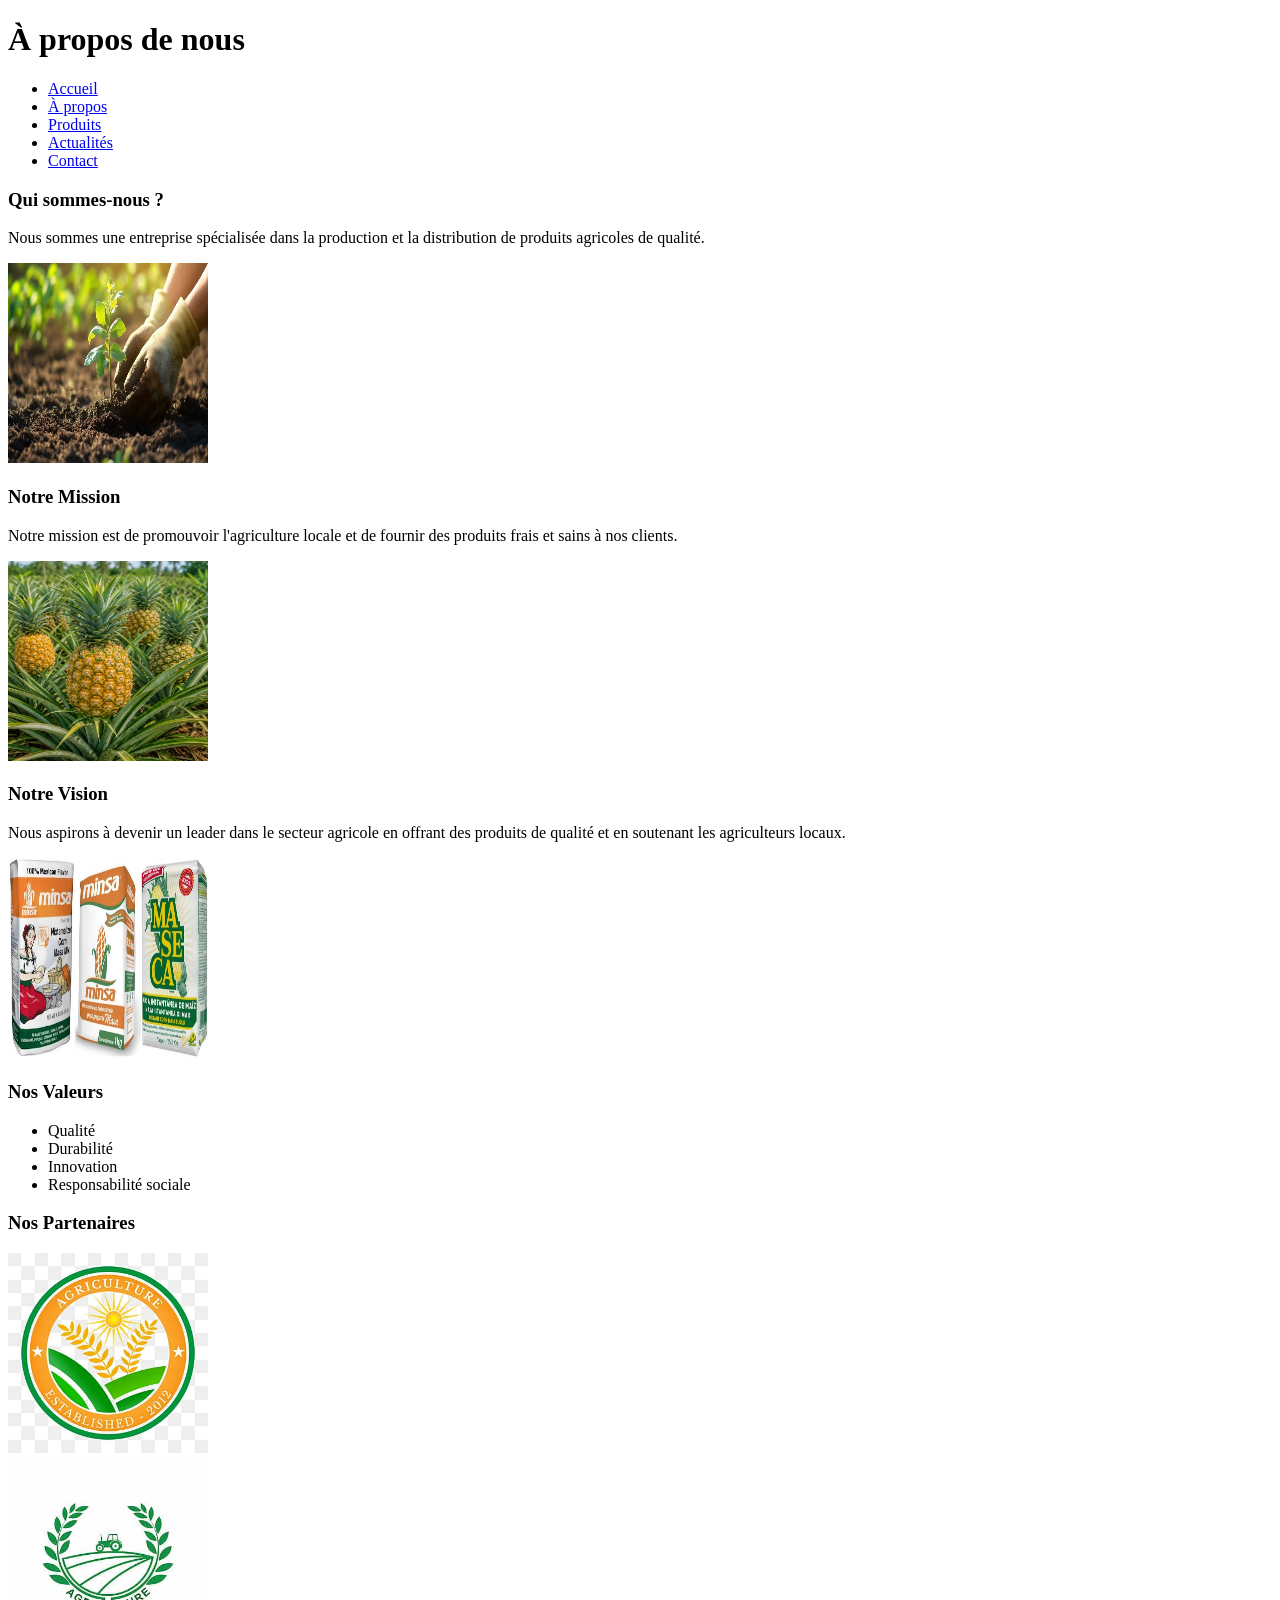
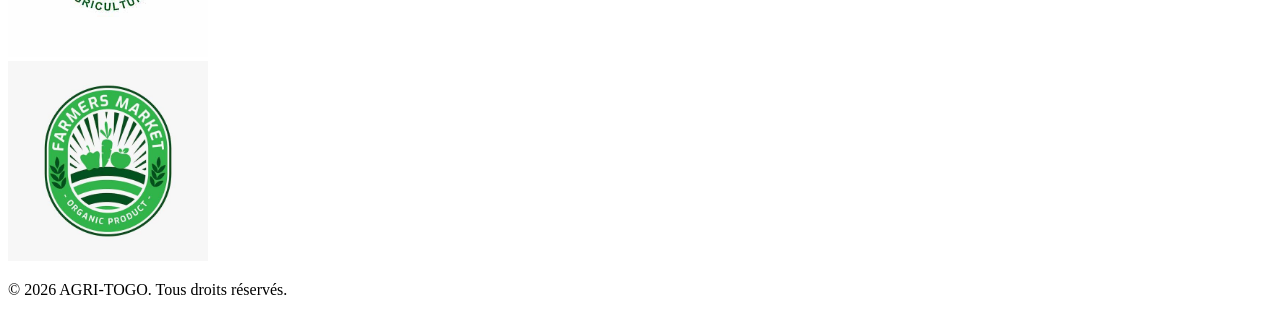
==== pages/about.html @ ad270346 "Mes modifications" ====
<!DOCTYPE html>
<html lang="fr">
<head>
    <meta charset="UTF-8">
    <meta name="viewport" content="width=device-width, initial-scale=1.0">
    <title>À propos</title>
</head>
<body>
    <header>
        <h1>À propos de nous</h1>
        <nav>
            <ul>
                <li><a href="index.html">Accueil</a></li>
                <li><a href="about.html">À propos</a></li>
                <li><a href="produits.html">Produits</a></li>
                <li><a href="Actualites.html">Actualités</a></li>
                <li><a href="contact.html">Contact</a></li>
            </ul>
        </nav>
        
    </header>

    <main>
        <h3>Qui sommes-nous ?</h3>
        <p>Nous sommes une entreprise spécialisée dans la production et la distribution de produits agricoles de qualité.</p>
        <img src="../images/img1.jpg" alt="À propos de nous" width="200" height="200">

        <section>
            <div classs="mission">
                <h3>Notre Mission</h3>
                <p>Notre mission est de promouvoir l'agriculture locale et de fournir des produits frais et sains à nos clients.</p>
                <img src="../images/ananas1.jpg" alt="Notre Mission" width="200" height="200">

            </div>
            <div class="vision">
                <h3>Notre Vision</h3>
                <p>Nous aspirons à devenir un leader dans le secteur agricole en offrant des produits de qualité et en soutenant les agriculteurs locaux.</p>
                <img src="../images/Farine1.jpg" alt="Notre Vision" width="200" height="200">
            </div>

            <div class="valeurs">
                <h3>Nos Valeurs</h3>
                <ul>
                    <li>Qualité</li>
                    <li>Durabilité</li>
                    <li>Innovation</li>
                    <li>Responsabilité sociale</li>
                </ul>
                

            </div>
        </section>

        <section class="Nos partenaires">
            <h3>Nos Partenaires</h3>
            <div>
                <img src="../images/partenaire1.jpg" alt="Partenaire 1" width="200" height="200">
            </div>

            <div>
                <img src="../images/partenaire2.jpg" alt="Partenaire 2" width="200" height="200">
            </div>

            <div>
                <img src="../images/partenaire3.jpg" alt="Partenaire 3" width="200" height="200">
            </div>

        </section>

    </main>

    <footer>
      <p>&copy; 2026 AGRI-TOGO. Tous droits réservés.</p> 
    </footer>
</body>
</html>
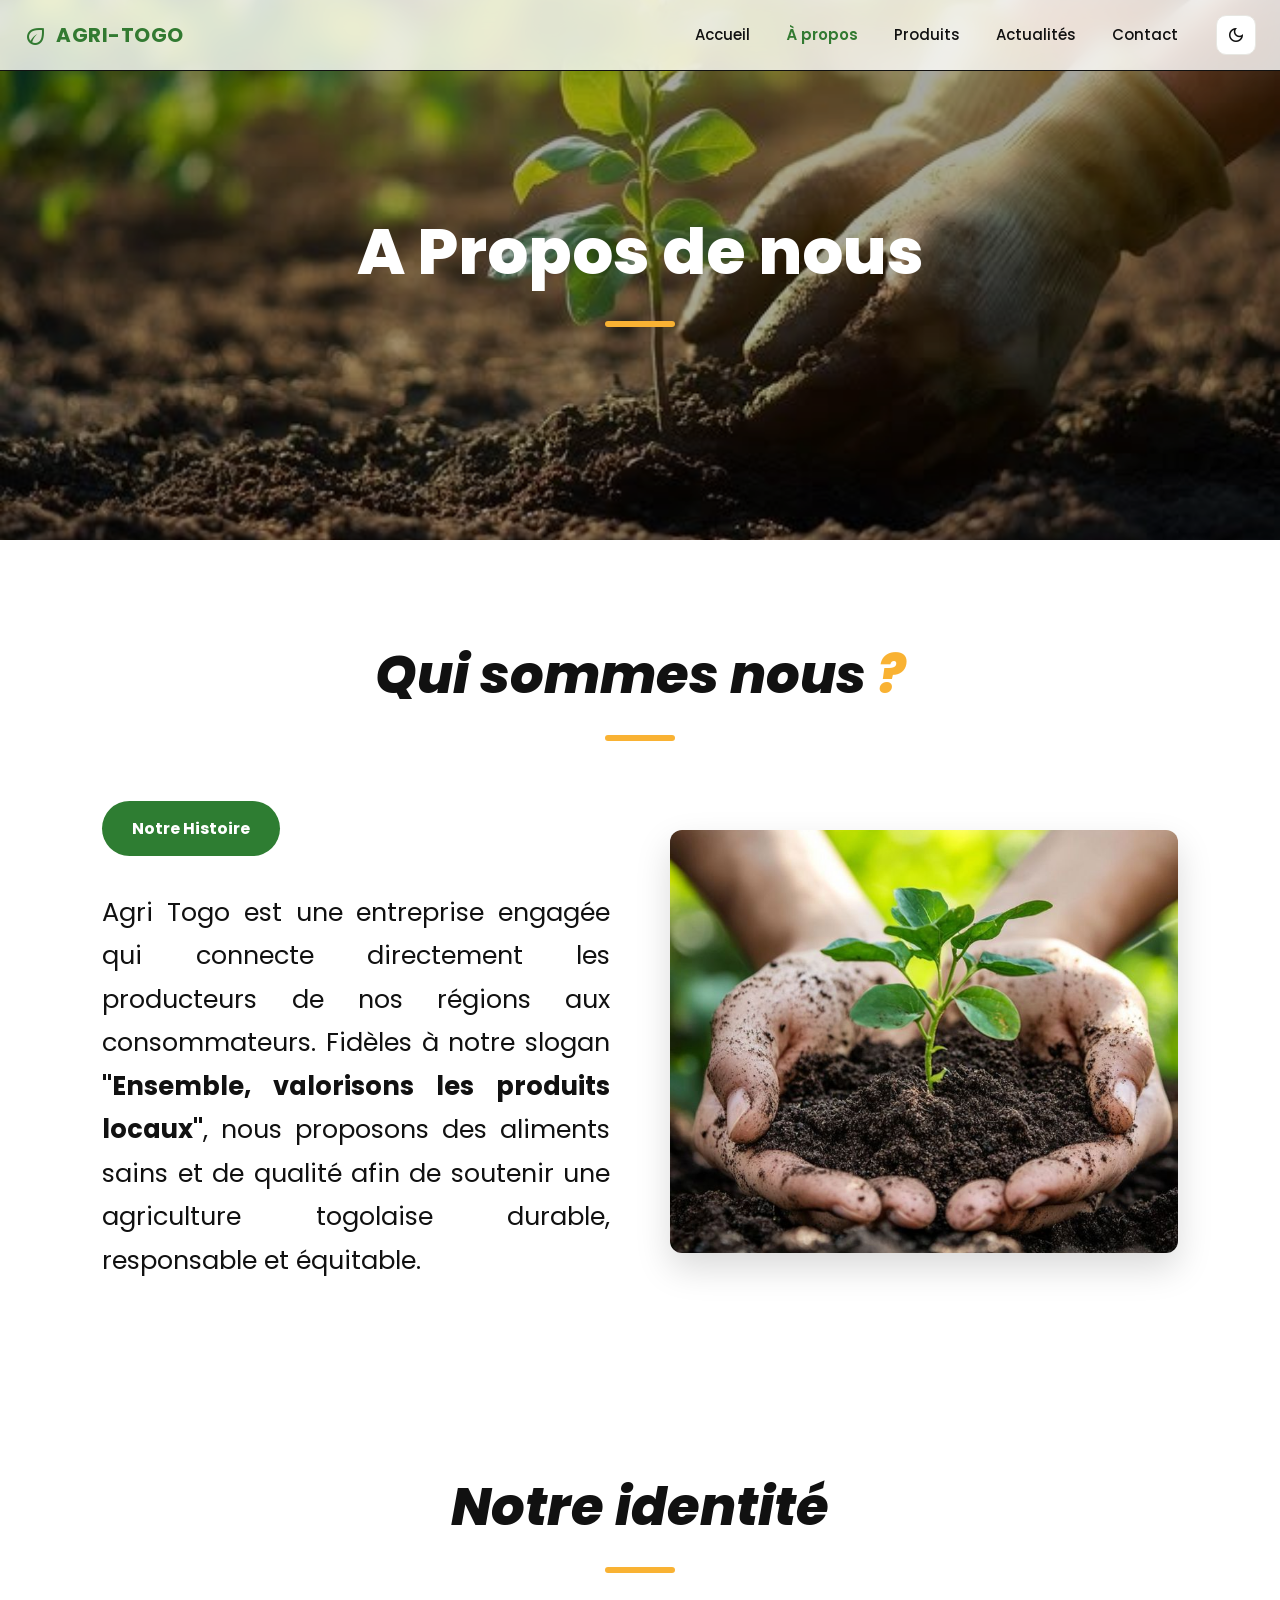
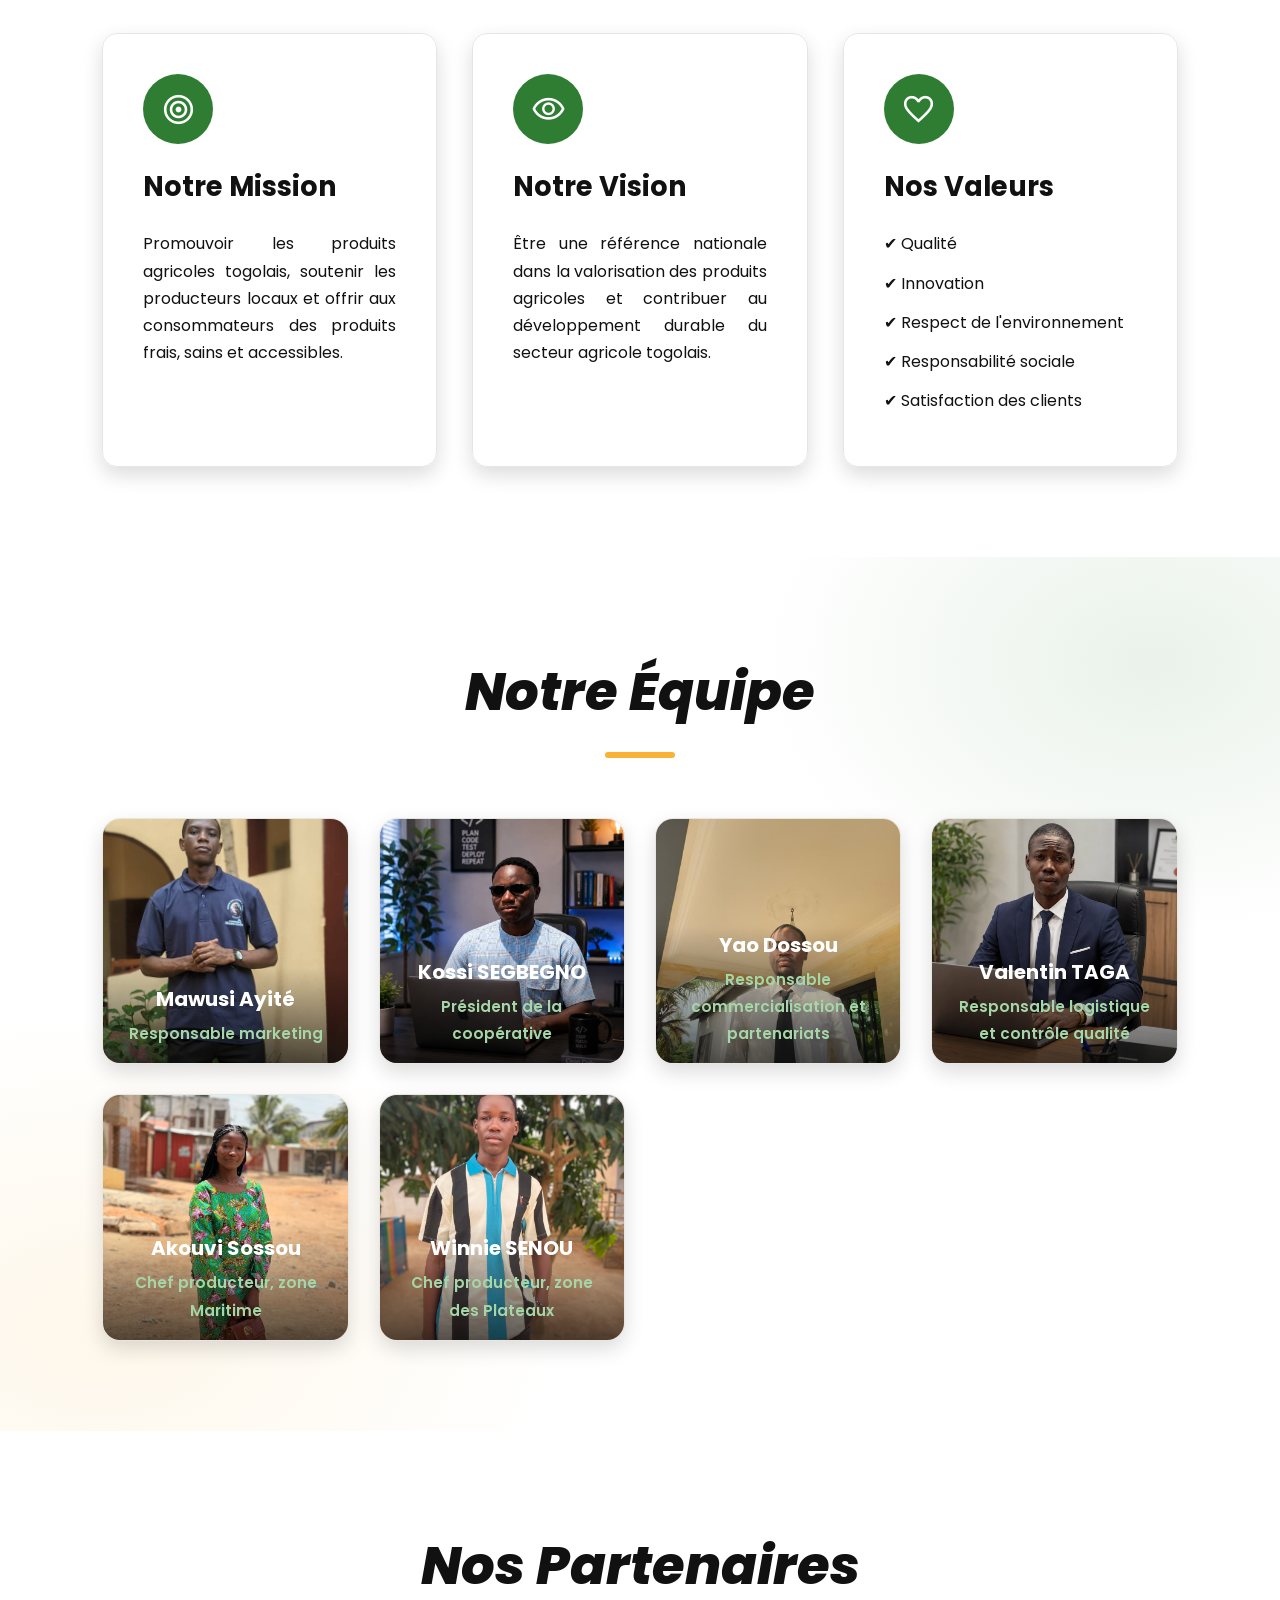
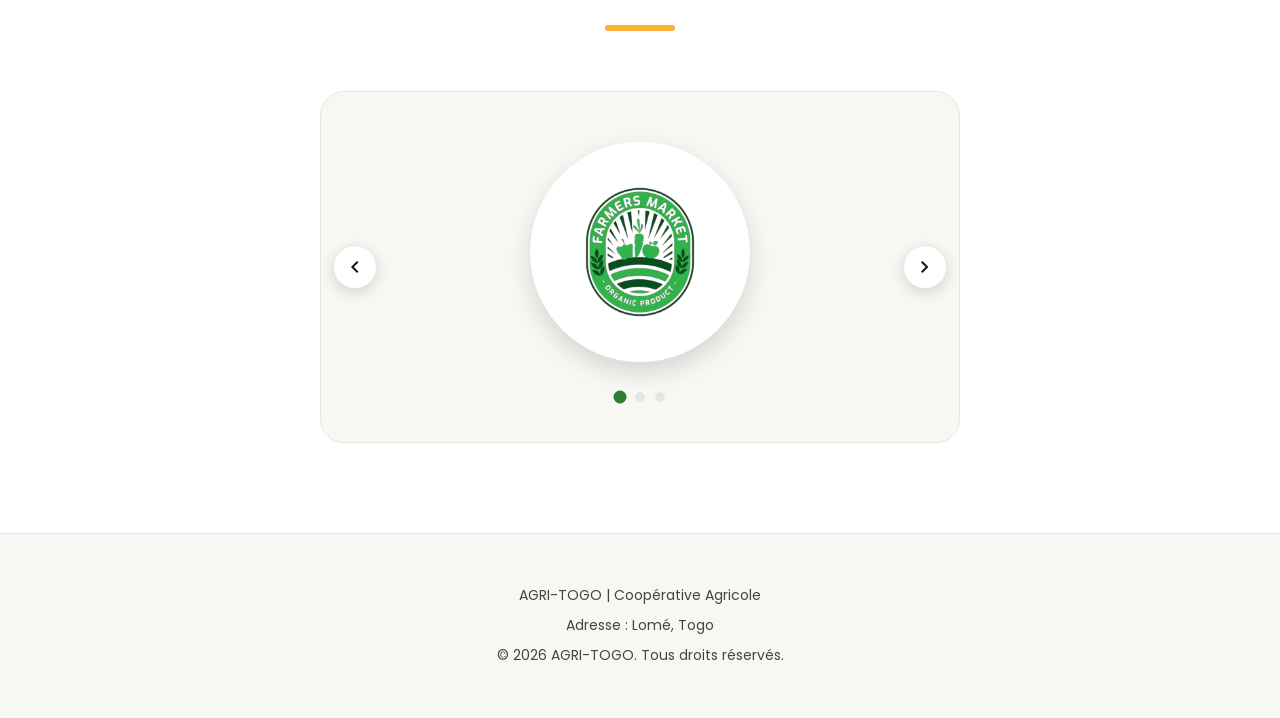
==== commit 95b3d8e6: "Ajout de quelques images et sections" ====
--- a/pages/about.html
+++ b/pages/about.html
@@ -3,74 +3,380 @@
 <head>
     <meta charset="UTF-8">
     <meta name="viewport" content="width=device-width, initial-scale=1.0">
+    <link rel="stylesheet" href="https://fonts.googleapis.com/css2?family=Material+Symbols+Outlined" />
+    <link rel="preconnect" href="https://fonts.gstatic.com" crossorigin>
+    <link href="https://fonts.googleapis.com/css2?family=Poppins:wght@300;400;500;600;700&display=swap" rel="stylesheet">
+    <link rel="stylesheet" href="../style/style.css">
+    <link rel="stylesheet" href="../style/about.css">
+    <script defer src="../Javascript/nav.js"></script>
+    <script>document.documentElement.dataset.theme = localStorage.getItem("theme") || (matchMedia("(prefers-color-scheme: dark)").matches ? "dark" : "light");</script>
+    <script defer src="../Javascript/main.js"></script>
     <title>À propos</title>
 </head>
 <body>
+    <!-- ===================================== -->
+    <!-- EN-TÊTE : BARRE DE NAVIGATION -->
+    <!-- ===================================== -->
     <header>
-        <h1>À propos de nous</h1>
-        <nav>
+        <nav class="nav-bar">
+            <!-- Marque du site -->
+            <span class="nav-brand"><span class="material-symbols-outlined" aria-hidden="true">eco</span>AGRI-TOGO</span>
+            <!-- Case invisible qui pilote l'ouverture du menu mobile -->
+            <input type="checkbox" id="nav-toggle" class="nav-toggle-input">
+            <!-- Bouton hamburger (visible en mobile) -->
+            <label for="nav-toggle" class="nav-toggle-label" aria-label="Ouvrir le menu">
+                <span class="material-symbols-outlined">menu</span>
+            </label>
+            <!-- Liens de navigation -->
             <ul>
                 <li><a href="index.html">Accueil</a></li>
-                <li><a href="about.html">À propos</a></li>
-                <li><a href="produits.html">Produits</a></li>
-                <li><a href="Actualites.html">Actualités</a></li>
+                <li><a href="about.html" class="active" aria-current="page">À propos</a></li>
+                <li><a href="products.html">Produits</a></li>
+                <li><a href="blogs.html">Actualités</a></li>
                 <li><a href="contact.html">Contact</a></li>
             </ul>
+            <!-- Bascule clair/sombre -->
+            <button type="button" class="theme-toggle" aria-label="Passer en mode sombre">
+                <span class="material-symbols-outlined" aria-hidden="true">dark_mode</span>
+            </button>
         </nav>
-        
     </header>
 
     <main>
-        <h3>Qui sommes-nous ?</h3>
-        <p>Nous sommes une entreprise spécialisée dans la production et la distribution de produits agricoles de qualité.</p>
-        <img src="../images/img1.jpg" alt="À propos de nous" width="200" height="200">
-
-        <section>
-            <div classs="mission">
+
+    <!-- ========================= -->
+<!-- HERO / BANNIÈRE -->
+<!-- ========================= -->
+
+    <section class="hero">
+        <div class="hero-overlay"></div>
+
+        <div class="hero-content">
+            <h1>A Propos de nous</h1>
+            <div class="title-line"></div>
+        </div>
+    </section>
+
+    <!-- ========================= -->
+    <!-- QUI SOMMES-NOUS -->
+    <!-- ========================= -->
+
+    <section class="about">
+
+        <div class="section-title">
+            <h2>Qui sommes nous <span>?</span></h2>
+            <div class="title-line"></div>
+        </div>
+
+        <div class="about-container">
+
+            <div class="about-text">
+
+                <a href="#" class="history-btn">Notre Histoire</a>
+
+                <p>
+                    Agri Togo est une entreprise engagée qui connecte directement
+                    les producteurs de nos régions aux consommateurs.
+
+                    Fidèles à notre slogan
+                    <strong>"Ensemble, valorisons les produits locaux"</strong>,
+                    nous proposons des aliments sains et de qualité afin de soutenir
+                    une agriculture togolaise durable, responsable et équitable.
+                </p>
+
+            </div>
+
+            <div class="about-image">
+
+                <img src="../images/apropos27.jpeg" alt="Notre histoire">
+
+            </div>
+
+        </div>
+
+    </section>
+
+    <!-- ========================= -->
+    <!-- IDENTITÉ -->
+    <!-- ========================= -->
+
+    <section class="identity">
+
+        <div class="section-title">
+
+            <h2>Notre identité</h2>
+
+            <div class="title-line"></div>
+
+        </div>
+
+        <div class="identity-container">
+
+            <!-- Mission -->
+
+            <article class="identity-card">
+
+                <div class="icon">
+                    <span class="material-symbols-outlined">
+                        target
+                    </span>
+                </div>
+
                 <h3>Notre Mission</h3>
-                <p>Notre mission est de promouvoir l'agriculture locale et de fournir des produits frais et sains à nos clients.</p>
-                <img src="../images/ananas1.jpg" alt="Notre Mission" width="200" height="200">
+
+                <p>
+                    Promouvoir les produits agricoles togolais, soutenir les
+                    producteurs locaux et offrir aux consommateurs des produits
+                    frais, sains et accessibles.
+                </p>
+
+            </article>
+
+            <!-- Vision -->
+
+            <article class="identity-card">
+
+                <div class="icon">
+                    <span class="material-symbols-outlined">
+                        visibility
+                    </span>
+                </div>
+
+                <h3>Notre Vision</h3>
+
+                <p>
+                    Être une référence nationale dans la valorisation des produits
+                    agricoles et contribuer au développement durable du secteur
+                    agricole togolais.
+                </p>
+
+            </article>
+
+            <!-- Valeurs -->
+
+            <article class="identity-card">
+
+                <div class="icon">
+                    <span class="material-symbols-outlined">
+                        favorite
+                    </span>
+                </div>
+
+                <h3>Nos Valeurs</h3>
+
+                <ul>
+
+                    <li>✔ Qualité</li>
+
+                    <li>✔ Innovation</li>
+
+                    <li>✔ Respect de l'environnement</li>
+
+                    <li>✔ Responsabilité sociale</li>
+
+                    <li>✔ Satisfaction des clients</li>
+
+                </ul>
+
+            </article>
+
+        </div>
+
+    </section>
+
+    <!-- ========================= -->
+    <!-- NOTRE ÉQUIPE -->
+    <!-- ========================= -->
+
+    <section class="team">
+
+        <div class="section-title">
+
+            <h2>Notre Équipe</h2>
+
+            <div class="title-line"></div>
+
+        </div>
+
+        <div class="team-grid">
+
+            <!-- Marketing mis en avant -->
+            <article class="team-card">
+
+                <img src="../images/equipes.jpeg" alt="Mawusi Ayité, responsable marketing">
+
+                <div class="team-info">
+
+                    <h3>Mawusi Ayité</h3>
+
+                    <span class="team-role">Responsable marketing</span>
+
+                    <p class="team-bio">Elle développe la visibilité de la coopérative, anime les réseaux sociaux et fait découvrir les produits locaux au plus grand nombre.</p>
+
+                </div>
+
+            </article>
+
+            <article class="team-card">
+
+                <img src="../images/responsable.jpeg" alt="Kossi SEGBEGNO, président de la coopérative">
+
+                <div class="team-info">
+
+                    <h3>Kossi SEGBEGNO</h3>
+
+                    <span class="team-role">Président de la coopérative</span>
+
+                    <p class="team-bio">Il coordonne la stratégie de la coopérative et représente les producteurs auprès des partenaires.</p>
+
+                </div>
+
+            </article>
+
+            <article class="team-card">
+
+                <!-- TODO : déposer la photo du membre dans images/ sous ce nom -->
+                <img src="../images/equipe.jpeg" alt="Yao Dossou, responsable commercialisation">
+
+                <div class="team-info">
+
+                    <h3>Yao Dossou</h3>
+
+                    <span class="team-role">Responsable commercialisation et partenariats</span>
+
+                    <p class="team-bio">Il connecte les produits de la coopérative aux marchés locaux et développe les partenariats commerciaux.</p>
+
+                </div>
+
+            </article>
+
+            <article class="team-card">
+
+                <!-- TODO : déposer la photo du membre dans images/ sous ce nom -->
+                <img src="../images/equipev.jpeg" alt="Essohanam Tchalla, responsable logistique et qualité">
+
+                <div class="team-info">
+
+                    <h3>Valentin TAGA</h3>
+
+                    <span class="team-role">Responsable logistique et contrôle qualité</span>
+
+                    <p class="team-bio">Il veille à la fraîcheur des produits, au transport et à la traçabilité jusqu'au client.</p>
+
+                </div>
+
+            </article>
+
+            <!-- Référents de production et de zone -->
+
+            <article class="team-card">
+
+                <!-- TODO : déposer la photo du membre dans images/ sous ce nom -->
+                <img src="../images/producteur.jpeg" alt="Akouvi Sossou, chef producteur, zone Maritime">
+
+                <div class="team-info">
+
+                    <h3>Akouvi Sossou</h3>
+
+                    <span class="team-role">Chef producteur, zone Maritime</span>
+
+                    <p class="team-bio">Elle encadre les coopératives de la zone Maritime sur les cultures maraîchères et vivrières.</p>
+
+                </div>
+
+            </article>
+
+            <article class="team-card">
+
+                <!-- TODO : déposer la photo du membre dans images/ sous ce nom -->
+                <img src="../images/producteur2.jpeg" alt="Komlan Adade, chef producteur, zone des Plateaux">
+
+                <div class="team-info">
+
+                    <h3>Winnie SENOU</h3>
+
+                    <span class="team-role">Chef producteur, zone des Plateaux</span>
+
+                    <p class="team-bio">Il pilote la production de la zone des Plateaux, notamment le maïs, le manioc et les ananas.</p>
+
+                </div>
+
+            </article>
+
+        </div>
+
+    </section>
+
+    <!-- ========================= -->
+    <!-- PARTENAIRES -->
+    <!-- ========================= -->
+
+    <section class="partners">
+
+        <div class="section-title">
+
+            <h2>Nos Partenaires</h2>
+
+            <div class="title-line"></div>
+
+        </div>
+
+        <div class="carousel" id="partners-carousel" role="region" aria-roledescription="carrousel" aria-label="Nos partenaires">
+
+            <div class="carousel-track">
+
+                <div class="carousel-slide" role="group" aria-roledescription="diapositive" aria-label="1 sur 3">
+
+                    <div class="partner">
+
+                        <img src="../images/partenaire1.png" alt="Partenaire 1">
+
+                    </div>
+
+                </div>
+
+                <div class="carousel-slide" role="group" aria-roledescription="diapositive" aria-label="2 sur 3">
+
+                    <div class="partner">
+
+                        <img src="../images/partenaire2.png" alt="Partenaire 2">
+
+                    </div>
+
+                </div>
+
+                <div class="carousel-slide" role="group" aria-roledescription="diapositive" aria-label="3 sur 3">
+
+                    <div class="partner">
+
+                        <img src="../images/partenaire3.png" alt="Partenaire 3">
+
+                    </div>
+
+                </div>
 
             </div>
-            <div class="vision">
-                <h3>Notre Vision</h3>
-                <p>Nous aspirons à devenir un leader dans le secteur agricole en offrant des produits de qualité et en soutenant les agriculteurs locaux.</p>
-                <img src="../images/Farine1.jpg" alt="Notre Vision" width="200" height="200">
-            </div>
-
-            <div class="valeurs">
-                <h3>Nos Valeurs</h3>
-                <ul>
-                    <li>Qualité</li>
-                    <li>Durabilité</li>
-                    <li>Innovation</li>
-                    <li>Responsabilité sociale</li>
-                </ul>
-                
-
-            </div>
-        </section>
-
-        <section class="Nos partenaires">
-            <h3>Nos Partenaires</h3>
-            <div>
-                <img src="../images/partenaire1.jpg" alt="Partenaire 1" width="200" height="200">
-            </div>
-
-            <div>
-                <img src="../images/partenaire2.jpg" alt="Partenaire 2" width="200" height="200">
-            </div>
-
-            <div>
-                <img src="../images/partenaire3.jpg" alt="Partenaire 3" width="200" height="200">
-            </div>
-
-        </section>
+
+            <button type="button" class="carousel-arrow prev" aria-label="Diapositive précédente">
+                <span class="material-symbols-outlined" aria-hidden="true">chevron_left</span>
+            </button>
+
+            <button type="button" class="carousel-arrow next" aria-label="Diapositive suivante">
+                <span class="material-symbols-outlined" aria-hidden="true">chevron_right</span>
+            </button>
+
+            <div class="carousel-dots"></div>
+
+        </div>
+
+    </section>
 
     </main>
 
     <footer>
-      <p>&copy; 2026 AGRI-TOGO. Tous droits réservés.</p> 
+      <p>AGRI-TOGO | Coopérative Agricole</p>
+      <p>Adresse : Lomé, Togo</p>
+      <p>&copy; 2026 AGRI-TOGO. Tous droits réservés.</p>
     </footer>
 </body>
 </html>
--- a/style/style.css
+++ b/style/style.css
@@ -0,0 +1,845 @@
+/* =========================================
+   AGRI-TOGO — Feuille de style globale
+   Thème clair/sombre, navigation, héros,
+   statistiques, actualités, footer, reveal
+========================================= */
+
+/* Police Poppins chargée depuis Google Fonts */
+@import url('https://fonts.googleapis.com/css2?family=Poppins:wght@300;400;500;600;700&display=swap');
+
+/* Réinitialisation des marges et du modèle de boîte */
+* {
+    margin: 0;
+    padding: 0;
+    box-sizing: border-box;
+    font-family: 'Poppins', sans-serif;
+}
+
+/* =========================================
+   VARIABLES DE THÈME (CLAIR / SOMBRE)
+========================================= */
+
+/* Thème clair par défaut */
+:root {
+    --bg: #ffffff;
+    --bg-soft: #f7f7f4;
+    --surface: #ffffff;
+    --surface-hover: #f0f6f0;
+    --text: #111111;
+    --text-soft: #444444;
+    --border: #e7e7e2;
+    --header-border: #111111;
+    --shadow: rgba(0, 0, 0, 0.14);
+    /* Verre transparent noirci (panneaux de description) */
+    --glass-bg:
+        linear-gradient(160deg, rgba(255,255,255,.09), rgba(255,255,255,0) 45%),
+        rgba(13,18,15,.55);
+    --glass-border: rgba(255,255,255,.12);
+    color-scheme: light;
+}
+
+/* Thème sombre : activé via data-theme="dark" sur <html> (main.js) */
+[data-theme="dark"] {
+    --bg: #101512;
+    --bg-soft: #1a201c;
+    --surface: #1d241f;
+    --surface-hover: #26312b;
+    --text: #e9eeea;
+    --text-soft: #a7b1aa;
+    --border: #2a332d;
+    --header-border: #2a332d;
+    --shadow: rgba(0, 0, 0, 0.55);
+    color-scheme: dark;
+}
+
+/* Base du document : couleurs du thème + transition douce au changement */
+body {
+    background: var(--bg);
+    color: var(--text);
+    line-height: 1.6;
+    overflow-x: hidden;
+    transition: background-color 0.3s ease, color 0.3s ease;
+}
+
+/* En-tête fixe en haut de la fenêtre (au-dessus de tout le contenu) */
+/* Échelle z-index : header 1000, panneau menu mobile 999 */
+header {
+    position: fixed;
+    top: 0;
+    left: 0;
+    right: 0;
+    z-index: 1000;
+    padding: 8px 24px;
+    background: var(--bg);
+    border-bottom: 1px solid var(--header-border);
+    transition: background-color 0.3s ease;
+}
+
+/* Verre dépoli sur l'en-tête : translucide + flou, repli opaque si non supporté */
+@supports ((backdrop-filter: blur(12px)) or (-webkit-backdrop-filter: blur(12px))) {
+    header {
+        background: rgba(255, 255, 255, 0.82);
+        -webkit-backdrop-filter: blur(12px) saturate(160%);
+        backdrop-filter: blur(12px) saturate(160%);
+    }
+
+    [data-theme="dark"] header {
+        background: rgba(16, 21, 18, 0.82);
+    }
+}
+
+@media (prefers-reduced-transparency: reduce) {
+    header {
+        background: var(--bg);
+        -webkit-backdrop-filter: none;
+        backdrop-filter: none;
+    }
+}
+
+/* =========================================
+   NAVIGATION
+========================================= */
+
+/* Barre de navigation : marque à gauche, liens puis bouton thème à droite */
+.nav-bar {
+    display: flex;
+    align-items: center;
+    gap: 24px;
+    max-width: 1400px;
+    margin: 0 auto;
+    padding: 6px 0;
+    position: relative;
+}
+
+/* Marque du site (icône feuille + nom) */
+.nav-brand {
+    display: flex;
+    align-items: center;
+    gap: 8px;
+    color: #327A31;
+    font-size: 20px;
+    font-weight: 700;
+    letter-spacing: 0.5px;
+    white-space: nowrap;
+}
+
+.nav-brand .material-symbols-outlined {
+    font-size: 24px;
+}
+
+/* Liste des liens : poussée à droite de la barre */
+.nav-bar ul {
+    display: flex;
+    align-items: center;
+    gap: 8px;
+    list-style: none;
+    padding: 0;
+    margin: 0;
+    margin-left: auto;
+}
+
+/* Liens de navigation : pastille au survol, lien actif en vert */
+.nav-bar ul li a {
+    display: inline-block;
+    padding: 8px 14px;
+    border-radius: 10px;
+    color: inherit;
+    font-size: 15px;
+    font-weight: 500;
+    text-decoration: none;
+    background: none;
+    border: none;
+    transition: color 0.25s ease, background-color 0.25s ease;
+}
+
+.nav-bar ul li a:hover {
+    color: #327A31;
+    background: var(--surface-hover);
+}
+
+.nav-bar ul li a:focus-visible {
+    outline: 2px solid #327A31;
+    outline-offset: 2px;
+}
+
+/* Lien de la page courante : vert + gras, sans soulignement */
+.nav-bar ul li a.active {
+    color: #327A31;
+    font-weight: 600;
+}
+
+/* Toggle du menu mobile (caché sur desktop) */
+.nav-toggle-input {
+    position: absolute;
+    width: 1px;
+    height: 1px;
+    opacity: 0;
+    pointer-events: none;
+}
+
+.nav-toggle-label {
+    display: none;
+}
+
+.nav-toggle-input:focus-visible + .nav-toggle-label {
+    outline: 2px solid #327A31;
+    outline-offset: 2px;
+}
+
+/* Fallback :focus pour les navigateurs sans :focus-visible (Safari < 15.4) */
+@supports not selector(:focus-visible) {
+    .nav-toggle-input:focus + .nav-toggle-label,
+    .nav-bar ul li a:focus,
+    .theme-toggle:focus {
+        outline: 2px solid #327A31;
+        outline-offset: 2px;
+    }
+}
+
+/* Bascule clair/sombre */
+.theme-toggle {
+    display: flex;
+    align-items: center;
+    justify-content: center;
+    width: 40px;
+    height: 40px;
+    flex-shrink: 0;
+    background: var(--surface);
+    border: 1px solid var(--border);
+    border-radius: 10px;
+    color: var(--text);
+    cursor: pointer;
+    padding: 0;
+    transition: background-color 0.25s ease, color 0.25s ease, transform 0.2s ease;
+}
+
+.theme-toggle:hover {
+    background: var(--surface-hover);
+    transform: translateY(-2px);
+    box-shadow: none;
+}
+
+/* L'icône pivote légèrement au survol */
+.theme-toggle .material-symbols-outlined {
+    font-size: 20px;
+    transition: transform 0.3s ease;
+}
+
+.theme-toggle:hover .material-symbols-outlined {
+    transform: rotate(20deg);
+}
+
+/* =========================================
+   HERO (ACCUEIL)
+========================================= */
+
+.presentation {
+    position: relative;
+    background-image: url(../images/hero.jpg);
+    background-size: cover;
+    background-position: center;
+    background-repeat: no-repeat;
+    flex-direction: column;
+    justify-content: center;
+    align-items: center;
+    max-width: 100%;
+    padding: 80px 32px;
+    height: 800px;
+}
+
+.hero {
+    padding: 90px 50px;
+    position: relative;
+    z-index: 2;
+}
+
+/* Voile dégradé (blanc en clair, sombre en nuit) pour la lisibilité du texte */
+.overlay {
+    position: absolute;
+    inset: 0;
+    background: linear-gradient(
+        to right,
+        rgba(255,255,255,.82) 0%,
+        rgba(255,255,255,.68) 35%,
+        rgba(255,255,255,.25) 70%,
+        rgba(255,255,255,.05) 100%
+    );
+    z-index: 1;
+}
+
+[data-theme="dark"] .overlay {
+    background: linear-gradient(
+        to right,
+        rgba(10,14,11,.9) 0%,
+        rgba(10,14,11,.7) 40%,
+        rgba(10,14,11,.3) 75%,
+        rgba(10,14,11,.05) 100%
+    );
+}
+
+/* =========================================
+   DIAPORAMA DU HÉRO (ACCUEIL)
+   hero.jpg reste la base ; animation1.jpg et animation2.jpg
+   se croisent en fondu au-dessus, en boucle de 18 s
+========================================= */
+
+.hero-slide {
+    position: absolute;
+    inset: 0;
+    z-index: 0;
+    background-size: cover;
+    background-position: center;
+    background-repeat: no-repeat;
+    opacity: 0;
+    will-change: opacity;
+}
+
+.hero-slide.slide-1 {
+    background-image: url(../images/animation1.jpg);
+    animation: hero-fade-1 18s infinite;
+}
+
+.hero-slide.slide-2 {
+    background-image: url(../images/animation2.jpg);
+    animation: hero-fade-2 18s infinite;
+}
+
+/* Boucle de 18 s : chaque image occupe 6 s (fondu entrant 1 s,
+   affichage ~4 s, fondu sortant 1 s). Sur le créneau restant
+   (12-18 s), l'image de base hero.jpg reste visible. */
+@keyframes hero-fade-1 {
+    0%    { opacity: 0; }
+    5.6%  { opacity: 1; }
+    27.8% { opacity: 1; }
+    33.3% { opacity: 0; }
+    100%  { opacity: 0; }
+}
+
+@keyframes hero-fade-2 {
+    0%    { opacity: 0; }
+    33.3% { opacity: 0; }
+    38.9% { opacity: 1; }
+    61.1% { opacity: 1; }
+    66.7% { opacity: 0; }
+    100%  { opacity: 0; }
+}
+
+/* Mouvement réduit : fond fixe (hero.jpg) sans diaporama */
+@media (prefers-reduced-motion: reduce) {
+    .hero-slide {
+        animation: none;
+        opacity: 0;
+    }
+}
+
+.presentation .hero h1 {
+    font-size: 64px;
+    margin-bottom: 32px;
+}
+
+/* Étiquette du héro : texte vert en gras, fond blanc uniquement en mode sombre */
+/* Spécificité renforcée : ne pas se laisser écraser par .hero p */
+.hero .hero-eyebrow {
+    display: flex;
+    align-items: center;
+    justify-content: center;
+    width: 200px;
+    height: 54px;
+    margin-bottom: 24px;
+    border-radius: 12px;
+    color: #327A31;
+    font-size: 30px;
+    font-weight: 700;
+    text-transform: uppercase;
+    letter-spacing: 1.28px;
+}
+
+[data-theme="dark"] .hero .hero-eyebrow {
+    background-color: #ffffff;
+}
+
+
+
+
+.hero p {
+    font-size: 20px;
+    margin-bottom: 48px;
+    font-weight: 500;
+}
+
+button {
+    background-color: transparent;
+    padding: 12.8px 19.2px;
+    cursor: pointer;
+    transition: transform 0.2s ease, box-shadow 0.2s ease;
+}
+
+button#cta-1 {
+    background-color: #327A31;
+    border: none;
+    margin-right: 15px;
+}
+
+/* Texte blanc sur le CTA vert : contraste AA */
+button#cta-1 a {
+    color: #fff;
+}
+
+button#cta-2 {
+    border: 1px solid #F3AC2A;
+}
+
+button#cta-2:hover {
+    background-color: #f4a300;
+    transition: 0.5s;
+}
+
+button:hover {
+    transform: translateY(-2px);
+    box-shadow: 0 6px 12px rgba(0, 0, 0, 0.08);
+}
+
+button a {
+    color: var(--text);
+    text-decoration: none;
+    font-weight: 500;
+}
+
+/* =========================================
+   STATISTIQUES (ACCUEIL)
+========================================= */
+
+.stats {
+    padding: 70px 20px;
+    text-align: center;
+}
+
+.title-box {
+    margin-bottom: 50px;
+}
+
+.title-box h2 {
+    display: inline-block;
+    padding: 6px 15px;
+    font-size: 2rem;
+    font-weight: 700;
+    position: relative;
+}
+
+.line {
+    width: 50px;
+    height: 4px;
+    background: #f4a300;
+    margin: 8px auto 0;
+    border-radius: 10px;
+}
+
+.stats-container {
+    display: flex;
+    justify-content: center;
+    align-items: center;
+    gap: 35px;
+    flex-wrap: wrap;
+}
+
+.stat {
+    min-width: 180px;
+}
+
+/* Valeur de la statistique (chiffre animé par main.js) */
+.stat h3 {
+    color: #2e7d32;
+    font-size: 2.5rem;
+    font-weight: 800;
+}
+
+.stat p {
+    font-size: 15px;
+    font-weight: 600;
+    color: var(--text);
+}
+
+.separator {
+    width: 2px;
+    height: 60px;
+    background: var(--border);
+}
+
+/* =========================================
+   ACTUALITÉS (ACCUEIL)
+========================================= */
+
+/* Section actualités : dégradés décoratifs pour donner de la matière au flou du verre */
+.actualites {
+    padding: 80px 8%;
+    text-align: center;
+    background:
+        radial-gradient(600px 420px at 10% 15%, rgba(46,125,50,.13), transparent 65%),
+        radial-gradient(700px 480px at 90% 85%, rgba(249,178,51,.13), transparent 65%);
+}
+
+.titre h2 {
+    font-size: 2rem;
+    font-weight: 700;
+}
+
+.ligne {
+    width: 60px;
+    height: 4px;
+    background: #f5b21c;
+    margin: 12px auto 50px;
+    border-radius: 20px;
+}
+
+.actualites-container {
+    display: flex;
+    justify-content: center;
+    gap: 35px;
+    flex-wrap: wrap;
+}
+
+/* Carte d'actualité entièrement cliquable (lien vers l'article du blog) */
+.actualite {
+    position: relative;
+    display: block;
+    width: 330px;
+    background: transparent;
+    border-radius: 12px;
+    overflow: hidden;
+    box-shadow: 0 8px 25px var(--shadow);
+    transition: .4s;
+    text-decoration: none;
+    color: inherit;
+}
+
+.actualite:hover {
+    transform: translateY(-10px);
+    box-shadow: 0 16px 35px var(--shadow);
+}
+
+.actualite img {
+    width: 100%;
+    height: 520px;
+    object-fit: cover;
+    display: block;
+}
+
+.actualite-content {
+    position: absolute;
+    left: 0;
+    right: 0;
+    bottom: 0;
+    padding: 14px 20px;
+    /* Verre transparent noirci : bande pleine largeur sur l'image */
+    background: rgba(13,18,15,.9); /* fallback sans var() */
+    background: var(--glass-bg);
+    -webkit-backdrop-filter: blur(16px) saturate(150%);
+    backdrop-filter: blur(16px) saturate(150%);
+    border-top: 1px solid var(--glass-border);
+    color: #fff;
+}
+
+.actualite .date {
+    display: block;
+    color: #A5D6A7;
+    font-size: 12px;
+    font-weight: 600;
+    margin: 0 0 6px;
+}
+
+.actualite h3 {
+    margin: 0 0 8px;
+    font-size: 1.05rem;
+    line-height: 1.35;
+    color: #fff;
+}
+
+.actualite p {
+    padding: 0 0 6px;
+    line-height: 1.6;
+    text-align: justify;
+    font-size: .95rem;
+    color: rgba(255,255,255,.78);
+}
+
+.read-more {
+    display: inline-block;
+    color: #A5D6A7;
+    font-weight: 600;
+    padding-bottom: 16px;
+    font-size: .9rem;
+    transition: transform .3s ease;
+}
+
+.actualite:hover .read-more {
+    transform: translateX(4px);
+}
+
+.btn {
+    margin-top: 60px;
+}
+
+.btn a {
+    align-items: center;
+    gap: 15px;
+    padding: 15px 35px;
+    border: 2px solid #4CAF50;
+    border-radius: 50px;
+    text-decoration: none;
+    color: var(--text);
+    font-weight: 600;
+    transition: .3s;
+}
+
+.btn a:hover {
+    background: #4CAF50;
+    color: white;
+}
+
+/* =========================================
+   FOOTER
+========================================= */
+
+footer {
+    text-align: center;
+    padding: 44px 20px;
+    background: var(--bg-soft);
+    border-top: 1px solid var(--border);
+}
+
+footer p {
+    margin: 6px 0;
+    font-size: 14px;
+    color: var(--text-soft);
+}
+
+/* =========================================
+   RESPONSIVE — STYLES PARTAGÉS
+========================================= */
+
+/* ---- Tablette (≤ 992px) ---- */
+@media (max-width: 992px) {
+    .nav-bar ul {
+        gap: 6px;
+    }
+
+    .presentation .hero h1 {
+        font-size: 48px;
+    }
+
+    .presentation {
+        height: auto;
+        min-height: 720px;
+    }
+}
+
+/* ---- Mobile (≤ 768px) ---- */
+@media (max-width: 768px) {
+    /* En-tête resserré sur mobile */
+    header {
+        padding: 8px 16px;
+    }
+
+    /* Menu hamburger */
+    .nav-toggle-label {
+        display: flex;
+        align-items: center;
+        justify-content: center;
+        width: 44px;
+        height: 44px;
+        margin-left: auto;
+        color: var(--text);
+        cursor: pointer;
+        border-radius: 10px;
+        user-select: none;
+    }
+
+    .nav-toggle-label:hover {
+        background: var(--surface-hover);
+    }
+
+    .nav-toggle-label .material-symbols-outlined {
+        font-size: 28px;
+    }
+
+    /* Panneau déroulant du menu mobile */
+    .nav-bar ul {
+        display: none;
+        position: absolute;
+        top: calc(100% + 10px);
+        left: 0;
+        right: 0;
+        flex-direction: column;
+        align-items: stretch;
+        gap: 4px;
+        background: var(--surface);
+        border: 1px solid var(--border);
+        border-radius: 16px;
+        box-shadow: 0 20px 48px var(--shadow);
+        padding: 8px;
+        z-index: 999;
+    }
+
+    .nav-toggle-input:checked ~ ul {
+        display: flex;
+        animation: nav-menu-in 0.28s cubic-bezier(0.16, 1, 0.3, 1);
+    }
+
+    @keyframes nav-menu-in {
+        from {
+            opacity: 0;
+            transform: translateY(-6px);
+        }
+        to {
+            opacity: 1;
+            transform: none;
+        }
+    }
+
+    .nav-bar ul li a {
+        display: block;
+        padding: 13px 16px;
+        border-radius: 10px;
+    }
+
+    .nav-bar ul li a:hover {
+        background: var(--surface-hover);
+        color: #327A31;
+    }
+
+    /* Hero */
+    .presentation {
+        height: auto;
+        min-height: 92vh;
+        padding: 120px 22px 70px;
+    }
+
+    .hero {
+        padding: 20px 4px;
+    }
+
+    .presentation .hero h1 {
+        font-size: 34px;
+        margin-bottom: 24px;
+    }
+
+    .hero .hero-eyebrow {
+        width: 200px;
+        height: 54px;
+        font-size: 30px;
+        margin-bottom: 20px;
+    }
+
+    .hero p {
+        font-size: 18px;
+        margin-bottom: 36px;
+    }
+
+    button#cta-1,
+    button#cta-2 {
+        display: block;
+        width: 100%;
+        max-width: 320px;
+        margin: 12px auto;
+        padding: 15px 20px;
+        font-size: 15px;
+    }
+
+    /* Statistiques */
+    .stats {
+        padding: 60px 16px;
+    }
+
+    .stats-container {
+        gap: 28px;
+    }
+
+    .separator {
+        display: none;
+    }
+
+    .stat h3 {
+        font-size: 2.1rem;
+    }
+
+    .stat p {
+        font-size: 14px;
+    }
+
+    /* Actualités */
+    .actualites {
+        padding: 60px 6%;
+    }
+
+    .titre h2 {
+        font-size: 1.6rem;
+    }
+
+    .actualite {
+        width: 100%;
+        max-width: 360px;
+    }
+
+    .btn a {
+        padding: 13px 28px;
+    }
+}
+
+/* ---- Très petits écrans (≤ 420px) ---- */
+@media (max-width: 420px) {
+    .presentation .hero h1 {
+        font-size: 30px;
+    }
+
+    .title-box h2 {
+        font-size: 1.6rem;
+    }
+}
+
+/* =========================================
+   SCROLL REVEAL
+========================================= */
+
+/* Élément masqué par défaut, révélé par JS (IntersectionObserver) à l'entrée dans l'écran */
+.reveal {
+    opacity: 0;
+    transition: opacity 0.7s cubic-bezier(.4,0,.2,1), transform 0.7s cubic-bezier(.4,0,.2,1);
+    transition-delay: var(--delay, 0ms);
+}
+
+/* Directions d'entrée : haut, gauche, droite, zoom */
+.reveal-up     { transform: translateY(30px); }
+.reveal-left   { transform: translateX(-40px); }
+.reveal-right  { transform: translateX(40px); }
+.reveal-scale  { transform: scale(0.85); }
+
+/* État visible (classe ajoutée par le JS) */
+.reveal.is-visible {
+    opacity: 1;
+    transform: none;
+}
+
+@media (prefers-reduced-motion: reduce) {
+    .reveal {
+        opacity: 1;
+        transform: none;
+        transition: none;
+    }
+
+    .nav-toggle-input:checked ~ ul {
+        animation: none;
+    }
+}
+
+/* ---- Parallax sur les héros (desktop) ---- */
+@media (min-width: 768px) {
+    .presentation,
+    .hero-slide,
+    .news-hero,
+    .products-hero,
+    .hero {
+        background-attachment: fixed;
+    }
+
+    
+}
--- a/style/about.css
+++ b/style/about.css
@@ -0,0 +1,838 @@
+/*===============================
+    RESET ET BASE
+================================*/
+
+/* Réinitialisation des marges et du modèle de boîte */
+*{
+    margin:0;
+    padding:0;
+    box-sizing:border-box;
+}
+
+/* Base du document : couleurs issues des variables de thème */
+body{
+    font-family:Arial, Helvetica, sans-serif;
+    color:var(--text);
+    background:var(--bg);
+    line-height:1.7;
+}
+
+/* Les images ne dépassent jamais leur conteneur */
+img{
+    max-width:100%;
+    display:block;
+}
+
+/*===============================
+        HERO
+================================*/
+
+/* Bannière d'en-tête : photo plein écran avec voile sombre */
+.hero{
+    height:60vh;
+    background:url("../images/apropos.jpg") center/cover no-repeat;
+    position:relative;
+
+    display:flex;
+    justify-content:center;
+    align-items:center;
+}
+
+.hero-overlay{
+    position:absolute;
+    inset:0;
+    background:rgba(0,0,0,.35);
+}
+
+.hero-content{
+    position:relative;
+    text-align:center;
+    color:#fff;
+}
+
+.hero-content h1{
+    font-size:4rem;
+    font-weight:800;
+}
+
+.title-line{
+    width:70px;
+    height:6px;
+    background:#F9B233;
+    border-radius:50px;
+    margin:15px auto;
+}
+
+/*===============================
+      TITRES DES SECTIONS
+================================*/
+
+.section-title{
+    text-align:center;
+    margin-bottom:60px;
+}
+
+.section-title h2{
+    font-size:3.3rem;
+    font-style:italic;
+    font-weight:800;
+}
+
+.section-title span{
+    color:#F9B233;
+}
+
+/*===============================
+      SECTION « QUI SOMMES-NOUS »
+================================*/
+
+.about{
+
+    padding:90px 8%;
+
+}
+
+.about-container{
+
+    display:flex;
+    align-items:center;
+    justify-content:space-between;
+
+    gap:60px;
+
+    flex-wrap:wrap;
+
+}
+
+.about-text{
+
+    flex:1;
+    min-width:320px;
+
+}
+
+.history-btn{
+
+    display:inline-block;
+
+    padding:14px 30px;
+
+    background:#2E7D32;
+
+    color:white;
+
+    text-decoration:none;
+
+    border-radius:40px;
+
+    font-weight:bold;
+
+    margin-bottom:35px;
+
+    transition:.4s;
+
+}
+
+.history-btn:hover{
+
+    background:#1B5E20;
+
+    transform:translateY(-4px);
+
+}
+
+.about-text p{
+
+    font-size:1.6rem;
+
+    text-align:justify;
+
+}
+
+.about-image{
+
+    flex:1;
+    text-align:center;
+
+}
+
+.about-image img{
+
+    width:100%;
+    max-width:550px;
+    margin:0 auto;
+    border-radius:12px;
+    aspect-ratio:6 / 5;
+    object-fit:cover;
+    box-shadow:0 15px 35px rgba(0,0,0,.15);
+
+}
+
+/*===============================
+      SECTION « NOTRE IDENTITÉ » (MISSION / VISION / VALEURS)
+================================*/
+
+.identity{
+
+    padding:90px 8%;
+
+}
+
+.identity-container{
+
+    display:grid;
+
+    grid-template-columns:repeat(auto-fit,minmax(280px,1fr));
+
+    gap:35px;
+
+}
+
+/* Carte Mission / Vision / Valeurs */
+.identity-card{
+
+    padding:40px;
+
+    border:1px solid var(--border);
+
+    border-radius:15px;
+
+    transition:.4s;
+
+    box-shadow:0 8px 20px var(--shadow);
+
+}
+
+/* Même effet de survol que les cartes équipe : élévation + ombre */
+.identity-card:hover{
+
+    transform:translateY(-8px);
+
+    box-shadow:0 18px 35px rgba(0,0,0,.15);
+
+}
+
+.icon{
+
+    width:70px;
+    height:70px;
+
+    background:#2E7D32;
+
+    color:white;
+
+    border-radius:50%;
+
+    display:flex;
+    justify-content:center;
+    align-items:center;
+
+    margin-bottom:20px;
+
+}
+
+.icon span{
+
+    font-size:35px;
+
+}
+
+.identity-card h3{
+
+    margin-bottom:20px;
+
+    font-size:1.7rem;
+
+}
+
+.identity-card p{
+
+    text-align:justify;
+
+}
+
+.identity-card ul{
+
+    list-style:none;
+
+}
+
+.identity-card li{
+
+    margin:12px 0;
+
+}
+
+/*===============================
+      SECTION PARTENAIRES
+================================*/
+
+.partners{
+
+    padding:90px 8%;
+
+}
+
+/* Logo partenaire en cercle (une diapositive du carrousel) */
+.partner{
+
+    width:220px;
+    height:220px;
+
+    border-radius:50%;
+
+    background:var(--surface);
+
+    display:flex;
+    justify-content:center;
+    align-items:center;
+
+    box-shadow:0 10px 25px var(--shadow);
+
+    transition:.4s;
+
+}
+
+.partner:hover{
+
+    transform:translateY(-10px);
+
+    box-shadow:0 20px 35px rgba(0,0,0,.18);
+
+}
+
+.partner img{
+
+    width:170px;
+
+}
+
+/*===============================
+      CARROUSEL PARTENAIRES
+================================*/
+
+.carousel{
+
+    position:relative;
+
+    max-width:640px;
+
+    margin:0 auto;
+
+    overflow:hidden;
+
+    border-radius:24px;
+
+    background:var(--bg-soft);
+
+    border:1px solid var(--border);
+
+    padding:50px 12px 40px;
+
+}
+
+.carousel-track{
+
+    display:flex;
+
+    transition:transform .6s cubic-bezier(.4,0,.2,1);
+
+}
+
+.carousel-slide{
+
+    flex:0 0 100%;
+
+    min-width:100%;
+
+    display:flex;
+
+    justify-content:center;
+
+    align-items:center;
+
+}
+
+.carousel-arrow{
+
+    position:absolute;
+
+    top:50%;
+
+    transform:translateY(-50%);
+
+    z-index:2;
+
+    width:44px;
+
+    height:44px;
+
+    padding:0;
+
+    border-radius:50%;
+
+    border:1px solid var(--border);
+
+    background:var(--surface);
+
+    color:var(--text);
+
+    display:flex;
+
+    align-items:center;
+
+    justify-content:center;
+
+    cursor:pointer;
+
+    box-shadow:0 4px 14px var(--shadow);
+
+    transition:background-color .3s ease, transform .2s ease;
+
+}
+
+.carousel-arrow.prev{
+
+    left:12px;
+
+}
+
+.carousel-arrow.next{
+
+    right:12px;
+
+}
+
+.carousel-arrow:hover{
+
+    background:var(--surface-hover);
+
+    transform:translateY(-50%) scale(1.08);
+
+}
+
+.carousel-arrow .material-symbols-outlined{
+
+    font-size:24px;
+
+}
+
+.carousel-dots{
+
+    display:flex;
+
+    justify-content:center;
+
+    gap:10px;
+
+    margin-top:30px;
+
+}
+
+.carousel-dot{
+
+    width:10px;
+
+    height:10px;
+
+    padding:0;
+
+    border:none;
+
+    border-radius:50%;
+
+    background:var(--border);
+
+    cursor:pointer;
+
+    transform:none;
+
+    transition:background-color .3s ease, transform .3s ease;
+
+}
+
+.carousel-dot:hover{
+
+    background:#2E7D32;
+
+    transform:scale(1.2);
+
+}
+
+.carousel-dot.active{
+
+    background:#2E7D32;
+
+    transform:scale(1.3);
+
+}
+
+/*===============================
+      SECTION NOTRE ÉQUIPE
+================================*/
+
+.team{
+
+    padding:90px 8%;
+
+    background:
+
+        radial-gradient(600px 420px at 90% 12%, rgba(46,125,50,.10), transparent 65%),
+
+        radial-gradient(700px 480px at 8% 88%, rgba(249,178,51,.10), transparent 65%);
+
+}
+
+.team-grid{
+
+    display:grid;
+
+    grid-template-columns:repeat(auto-fit,minmax(230px,1fr));
+
+    gap:30px;
+
+}
+
+/* Carte membre : photo carrée + nom et rôle en dessous */
+.team-card{
+
+    position:relative;
+
+    background:var(--surface);
+
+    border:1px solid var(--border);
+
+    border-radius:18px;
+
+    overflow:hidden;
+
+    box-shadow:0 8px 20px var(--shadow);
+
+    transition:.4s;
+
+}
+
+.team-card:hover{
+
+    transform:translateY(-8px);
+
+    box-shadow:0 18px 35px rgba(0,0,0,.15);
+
+}
+
+
+.team-card img{
+
+    width:100%;
+
+    aspect-ratio:1 / 1;
+
+    object-fit:cover;
+
+    display:block;
+
+    transition:transform .5s ease;
+
+}
+
+/* Zoom de la photo au survol de la carte */
+.team-card:hover img{
+
+    transform:scale(1.08);
+
+}
+
+/* Infos en surimpression sur la photo : fond transparent (léger dégradé pour la lisibilité) */
+.team-info{
+
+    position:absolute;
+
+    left:0;
+
+    right:0;
+
+    bottom:0;
+
+    padding:46px 18px 16px;
+
+    text-align:center;
+
+    background:linear-gradient(to top, rgba(0,0,0,.65), transparent 75%);
+
+    color:#fff;
+
+}
+
+.team-info h3{
+
+    font-size:1.25rem;
+
+    margin-bottom:4px;
+
+    color:#fff;
+
+}
+
+.team-role{
+
+    color:#A5D6A7;
+
+    font-weight:600;
+
+    font-size:.95rem;
+
+}
+
+/* Description cachée par défaut, révélée uniquement au survol */
+.team-bio{
+
+    max-height:0;
+
+    opacity:0;
+
+    overflow:hidden;
+
+    margin:0;
+
+    color:rgba(255,255,255,.92);
+
+    font-size:.9rem;
+
+    line-height:1.5;
+
+    transform:translateY(8px);
+
+    transition:max-height .4s ease, opacity .4s ease, transform .4s ease;
+
+}
+
+.team-card:hover .team-bio{
+
+    max-height:140px;
+
+    opacity:1;
+
+    transform:none;
+
+}
+
+/*===============================
+        RESPONSIVE
+================================*/
+
+@media(max-width:992px){
+
+.hero-content h1{
+
+    font-size:3rem;
+
+}
+
+.section-title h2{
+
+    font-size:2.5rem;
+
+}
+
+.about-container{
+
+    flex-direction:column;
+
+}
+
+.about-text{
+
+    text-align:center;
+
+}
+
+.about-text p{
+
+    text-align:center;
+
+}
+
+.about-image{
+
+    order:2;
+
+}
+
+.about-image img{
+
+    margin:0 auto;
+
+}
+
+}
+
+/*===============================
+        768px - RAFFINEMENTS
+================================*/
+
+@media(max-width:768px){
+
+.about{
+
+    padding:70px 6%;
+
+}
+
+.identity{
+
+    padding:70px 6%;
+
+}
+
+.partners{
+
+    padding:70px 6%;
+
+}
+
+.team{
+
+    padding:70px 6%;
+
+}
+
+.section-title{
+
+    margin-bottom:40px;
+
+}
+
+.section-title h2{
+
+    font-size:2.2rem;
+
+}
+
+.about-text p{
+
+    font-size:1.2rem;
+
+}
+
+.history-btn{
+
+    margin-bottom:25px;
+
+}
+
+.identity-card{
+
+    padding:30px 24px;
+
+}
+
+}
+
+@media(max-width:600px){
+
+.hero{
+
+    height:45vh;
+
+}
+
+.hero-content h1{
+
+    font-size:2.2rem;
+
+}
+
+.section-title h2{
+
+    font-size:1.8rem;
+
+}
+
+.about-text{
+
+    min-width:0;
+
+}
+
+.about{
+
+    padding:70px 20px;
+
+}
+
+.identity{
+
+    padding:70px 20px;
+
+}
+
+.partners{
+
+    padding:70px 20px;
+
+}
+
+.team{
+
+    padding:70px 20px;
+
+}
+
+.team-grid{
+
+    grid-template-columns:1fr;
+
+}
+
+.about-text p{
+
+    font-size:1.05rem;
+
+}
+
+.identity-container{
+
+    grid-template-columns:1fr;
+
+}
+
+.partner{
+
+    width:170px;
+    height:170px;
+
+}
+
+.partner img{
+
+    width:130px;
+
+}
+
+.carousel{
+
+    padding:40px 8px 30px;
+
+}
+
+.carousel-arrow{
+
+    width:36px;
+
+    height:36px;
+
+}
+
+.carousel-arrow.prev{
+
+    left:8px;
+
+}
+
+.carousel-arrow.next{
+
+    right:8px;
+
+}
+
+}
